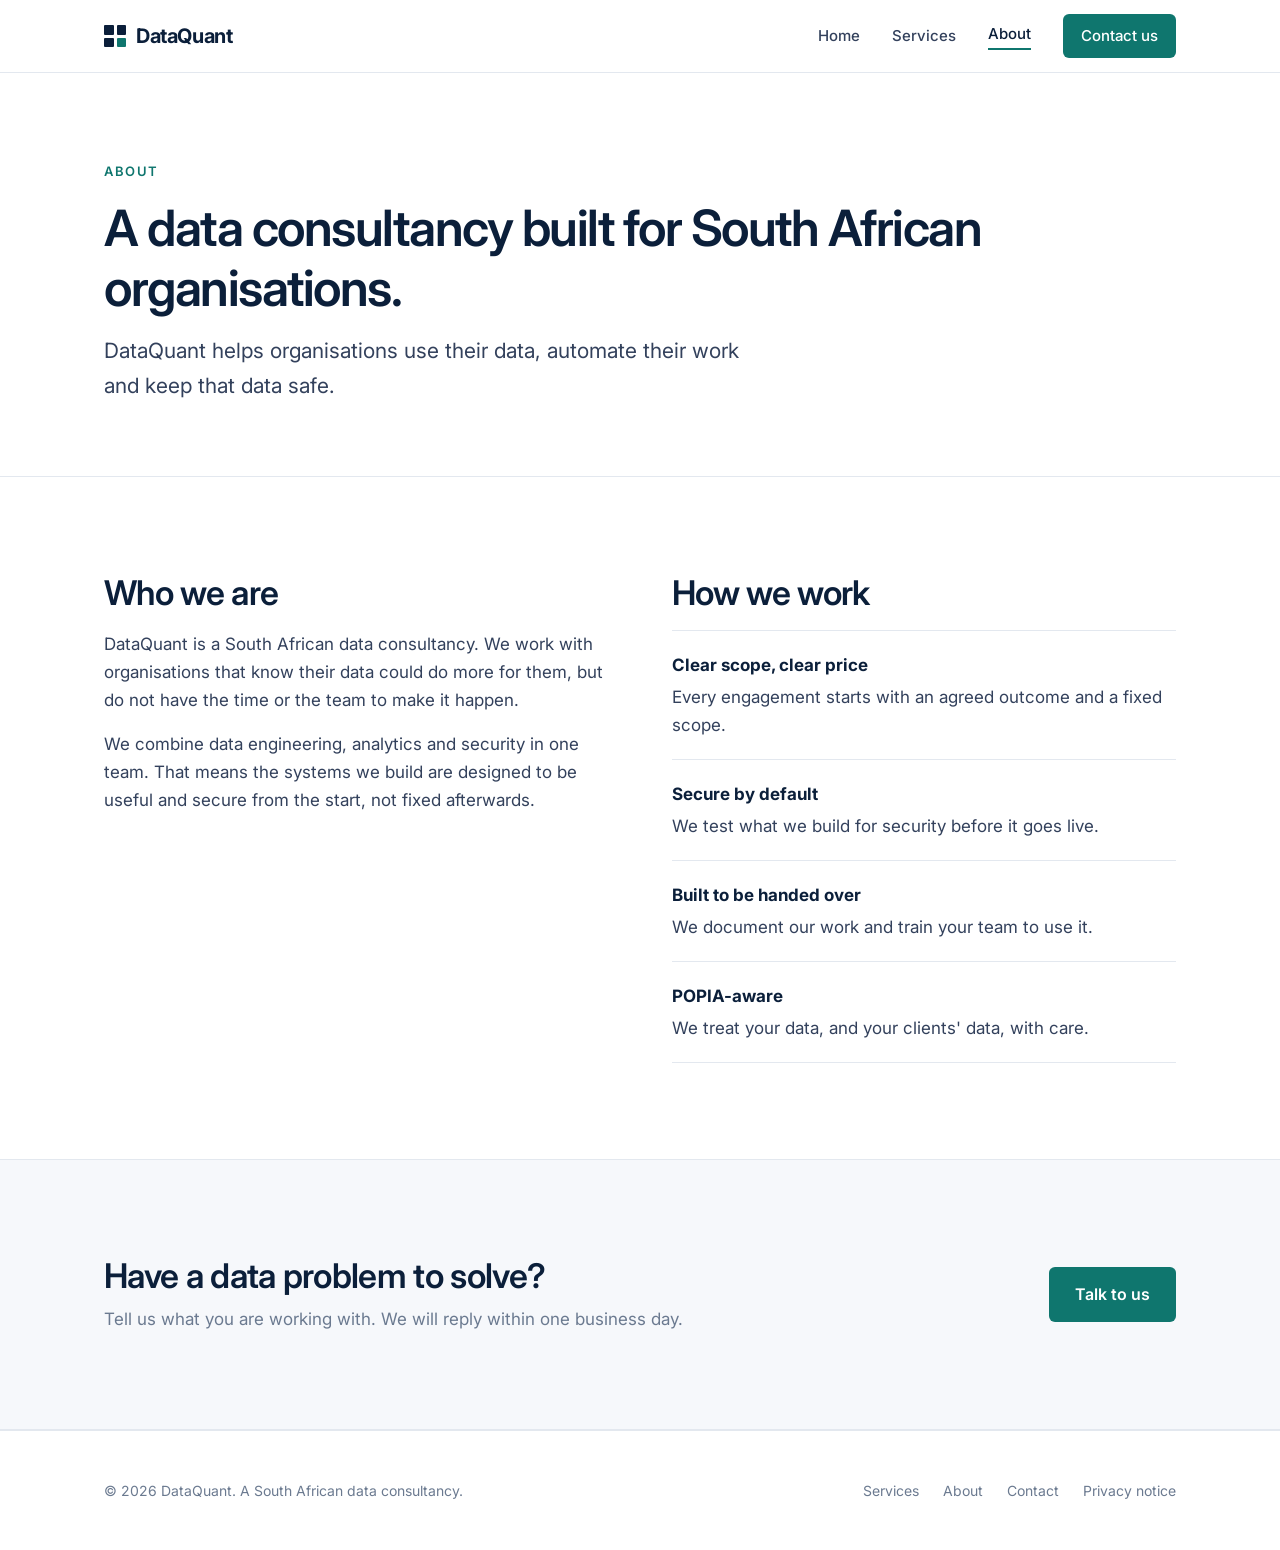
==== about.html @ 60f8b363 "Add minimal DataQuant consultancy website Four pages (Home, Services, About, Contact) plus a POPIA p" ====
<!doctype html>
<html lang="en-ZA">
<head>
  <meta charset="utf-8">
  <meta name="viewport" content="width=device-width, initial-scale=1">
  <title>About | DataQuant</title>
  <meta name="description" content="A South African data consultancy: we help organisations use their data, automate their work and keep that data safe.">
  <link rel="icon" href="assets/favicon.svg" type="image/svg+xml">
  <link rel="preconnect" href="https://fonts.googleapis.com">
  <link rel="preconnect" href="https://fonts.gstatic.com" crossorigin>
  <link href="https://fonts.googleapis.com/css2?family=Inter:wght@400;500;600;700&display=swap" rel="stylesheet">
  <link rel="stylesheet" href="assets/styles.css">
</head>
<body>
  <header class="site-header">
    <div class="container">
      <a class="logo" href="index.html" aria-label="DataQuant home">
        <span class="logo-mark" aria-hidden="true"><span></span><span></span><span></span><span></span></span>
        DataQuant
      </a>
      <button class="nav-toggle" aria-label="Open menu" aria-expanded="false" onclick="var n=document.querySelector('.nav');n.classList.toggle('open');this.setAttribute('aria-expanded',n.classList.contains('open'))">
        <svg width="24" height="24" viewBox="0 0 24 24" fill="none" stroke="currentColor" stroke-width="2"><path d="M3 6h18M3 12h18M3 18h18"/></svg>
      </button>
      <nav class="nav" aria-label="Main">
        <a href="index.html">Home</a>
        <a href="services.html">Services</a>
        <a href="about.html" aria-current="page">About</a>
        <a class="btn btn-small" href="contact.html">Contact us</a>
      </nav>
    </div>
  </header>

  <main>
    <section class="page-head">
      <div class="container">
        <span class="eyebrow">About</span>
        <h1>A data consultancy built for South African organisations.</h1>
        <p class="lead">DataQuant helps organisations use their data, automate their work and keep that data safe.</p>
      </div>
    </section>

    <section>
      <div class="container two-col">
        <div>
          <h2>Who we are</h2>
          <p>DataQuant is a South African data consultancy. We work with organisations that know their data could do more for them, but do not have the time or the team to make it happen.</p>
          <p>We combine data engineering, analytics and security in one team. That means the systems we build are designed to be useful and secure from the start, not fixed afterwards.</p>
        </div>
        <div>
          <h2>How we work</h2>
          <ul class="principles">
            <li><strong>Clear scope, clear price</strong>Every engagement starts with an agreed outcome and a fixed scope.</li>
            <li><strong>Secure by default</strong>We test what we build for security before it goes live.</li>
            <li><strong>Built to be handed over</strong>We document our work and train your team to use it.</li>
            <li><strong>POPIA-aware</strong>We treat your data, and your clients' data, with care.</li>
          </ul>
        </div>
      </div>
    </section>

    <section class="section-soft cta">
      <div class="container">
        <div>
          <h2>Have a data problem to solve?</h2>
          <p>Tell us what you are working with. We will reply within one business day.</p>
        </div>
        <a class="btn" href="contact.html">Talk to us</a>
      </div>
    </section>
  </main>

  <footer class="site-footer">
    <div class="container">
      <div>&copy; 2026 DataQuant. A South African data consultancy.</div>
      <div class="footer-links">
        <a href="services.html">Services</a>
        <a href="about.html">About</a>
        <a href="contact.html">Contact</a>
        <a href="privacy.html">Privacy notice</a>
      </div>
    </div>
  </footer>
</body>
</html>
---- assets/styles.css ----
/* DataQuant — minimal corporate styles */
:root {
  --ink: #0b1f3a;        /* navy: headings, logo */
  --text: #33415c;       /* body text */
  --muted: #6b7a90;      /* secondary text */
  --line: #e3e8ef;       /* hairlines */
  --bg: #ffffff;
  --bg-soft: #f6f8fb;
  --accent: #0f766e;     /* teal: buttons, links */
  --accent-dark: #0b5c56;
  --max: 1120px;
  --radius: 6px;
  --font: "Inter", system-ui, -apple-system, "Segoe UI", Roboto, sans-serif;
}

* { box-sizing: border-box; }
html { -webkit-text-size-adjust: 100%; }
body {
  margin: 0;
  font-family: var(--font);
  font-size: 17px;
  line-height: 1.65;
  color: var(--text);
  background: var(--bg);
}
img { max-width: 100%; display: block; }
a { color: var(--accent); text-decoration: none; }
a:hover { text-decoration: underline; }

h1, h2, h3 { color: var(--ink); line-height: 1.2; margin: 0 0 16px; font-weight: 600; letter-spacing: -0.02em; }
h1 { font-size: clamp(36px, 5.2vw, 60px); letter-spacing: -0.03em; }
h2 { font-size: clamp(26px, 3vw, 34px); }
h3 { font-size: 20px; letter-spacing: -0.01em; }
p { margin: 0 0 16px; }

.container { max-width: var(--max); margin: 0 auto; padding: 0 24px; }
.eyebrow {
  font-size: 13px; font-weight: 600; letter-spacing: 0.12em; text-transform: uppercase;
  color: var(--accent); margin-bottom: 16px; display: block;
}
.lead { font-size: clamp(18px, 2vw, 21px); color: var(--text); max-width: 640px; }
.muted { color: var(--muted); }

/* Header */
.site-header { border-bottom: 1px solid var(--line); background: var(--bg); position: sticky; top: 0; z-index: 10; }
.site-header .container { display: flex; align-items: center; justify-content: space-between; height: 72px; }
.logo { display: inline-flex; align-items: center; gap: 10px; color: var(--ink); font-weight: 700; font-size: 20px; letter-spacing: -0.02em; }
.logo:hover { text-decoration: none; }
.logo-mark { width: 22px; height: 22px; display: grid; grid-template-columns: 1fr 1fr; gap: 3px; }
.logo-mark span { background: var(--ink); border-radius: 1px; }
.logo-mark span:last-child { background: var(--accent); }
.nav { display: flex; align-items: center; gap: 32px; }
.nav a { color: var(--text); font-size: 15px; font-weight: 500; }
.nav a:hover, .nav a[aria-current="page"] { color: var(--ink); text-decoration: none; }
.nav a[aria-current="page"] { box-shadow: inset 0 -2px 0 var(--accent); padding-bottom: 4px; }
.nav-toggle { display: none; background: none; border: 0; padding: 8px; cursor: pointer; color: var(--ink); }

/* Buttons */
.btn {
  display: inline-block; background: var(--accent); color: #fff; font-weight: 600; font-size: 16px;
  padding: 14px 26px; border-radius: var(--radius); border: 0; cursor: pointer; font-family: inherit;
}
.btn:hover { background: var(--accent-dark); text-decoration: none; }
.btn-small { padding: 10px 18px; font-size: 15px; }
.nav .btn { color: #fff; }
.link-arrow { font-weight: 600; }
.link-arrow::after { content: " →"; }

/* Sections */
section { padding: 96px 0; }
.section-soft { background: var(--bg-soft); border-top: 1px solid var(--line); border-bottom: 1px solid var(--line); }
.hero { padding: 120px 0 104px; }
.hero h1 { max-width: 820px; }
.hero .lead { margin-bottom: 36px; }
.page-head { padding: 88px 0 56px; border-bottom: 1px solid var(--line); }
.page-head h1 { font-size: clamp(34px, 4.4vw, 50px); }
.section-head { max-width: 640px; margin-bottom: 48px; }

/* Service cards */
.grid-3 { display: grid; grid-template-columns: repeat(3, 1fr); gap: 24px; }
.card { background: var(--bg); border: 1px solid var(--line); border-radius: var(--radius); padding: 32px; display: flex; flex-direction: column; }
.card .num { font-size: 13px; font-weight: 600; color: var(--muted); letter-spacing: 0.08em; margin-bottom: 24px; }
.card .promise { color: var(--accent); font-size: 14px; font-weight: 600; margin-bottom: 8px; }
.card p { color: var(--text); font-size: 16px; }
.card .link-arrow { margin-top: auto; font-size: 15px; }

/* Engagement steps */
.steps { display: grid; grid-template-columns: repeat(4, 1fr); gap: 0; border-top: 1px solid var(--ink); }
.step { padding: 24px 24px 0 0; }
.step .num { font-size: 13px; font-weight: 600; color: var(--accent); margin-bottom: 8px; display: block; }
.step h3 { font-size: 18px; margin-bottom: 8px; }
.step p { font-size: 15px; color: var(--muted); margin: 0; }

/* Service detail */
.service { display: grid; grid-template-columns: 1fr 1.4fr; gap: 64px; padding: 72px 0; border-bottom: 1px solid var(--line); }
.service:last-of-type { border-bottom: 0; }
.service .promise { color: var(--accent); font-weight: 600; font-size: 15px; margin-bottom: 8px; }
.service ul { list-style: none; padding: 0; margin: 0 0 24px; }
.service li { padding: 14px 0; border-bottom: 1px solid var(--line); }
.service li:first-child { border-top: 1px solid var(--line); }
.service li strong { color: var(--ink); font-weight: 600; display: block; }
.service li span { color: var(--muted); font-size: 15px; }
.example { background: var(--bg-soft); border-left: 3px solid var(--accent); padding: 18px 22px; font-size: 15px; border-radius: 0 var(--radius) var(--radius) 0; }
.example strong { color: var(--ink); }

/* About */
.two-col { display: grid; grid-template-columns: 1fr 1fr; gap: 64px; }
.principles { list-style: none; padding: 0; margin: 0; }
.principles li { padding: 20px 0; border-bottom: 1px solid var(--line); }
.principles li:first-child { border-top: 1px solid var(--line); }
.principles strong { color: var(--ink); display: block; margin-bottom: 4px; }

/* CTA band */
.cta { text-align: left; }
.cta .container { display: flex; align-items: center; justify-content: space-between; gap: 32px; flex-wrap: wrap; }
.cta h2 { margin: 0 0 8px; }
.cta p { margin: 0; color: var(--muted); }

/* Contact */
.contact-grid { display: grid; grid-template-columns: 1.3fr 1fr; gap: 64px; }
form { display: grid; gap: 20px; }
label { display: block; font-size: 14px; font-weight: 600; color: var(--ink); margin-bottom: 6px; }
input, select, textarea {
  width: 100%; font: inherit; font-size: 16px; color: var(--ink); background: #fff;
  border: 1px solid #cfd7e3; border-radius: var(--radius); padding: 12px 14px;
}
input:focus, select:focus, textarea:focus { outline: 2px solid var(--accent); outline-offset: 1px; border-color: var(--accent); }
textarea { min-height: 150px; resize: vertical; }
.row-2 { display: grid; grid-template-columns: 1fr 1fr; gap: 20px; }
.consent { display: flex; gap: 10px; align-items: flex-start; font-size: 14px; color: var(--muted); font-weight: 400; }
.consent input { width: auto; margin-top: 4px; }
.details { list-style: none; padding: 0; margin: 0; }
.details li { padding: 18px 0; border-bottom: 1px solid var(--line); }
.details li:first-child { border-top: 1px solid var(--line); }
.details .k { display: block; font-size: 13px; font-weight: 600; color: var(--muted); text-transform: uppercase; letter-spacing: 0.08em; margin-bottom: 4px; }
.details .v { color: var(--ink); font-weight: 500; }
.form-note { font-size: 14px; color: var(--muted); }
.form-status { font-size: 15px; color: var(--accent); min-height: 1em; }

/* Prose (privacy) */
.prose { max-width: 720px; }
.prose h2 { font-size: 22px; margin-top: 40px; }

/* Footer */
.site-footer { border-top: 1px solid var(--line); padding: 48px 0; font-size: 14px; color: var(--muted); }
.site-footer .container { display: flex; justify-content: space-between; gap: 24px; flex-wrap: wrap; align-items: center; }
.footer-links { display: flex; gap: 24px; flex-wrap: wrap; }
.footer-links a { color: var(--muted); }

/* Responsive */
@media (max-width: 900px) {
  .grid-3, .service, .two-col, .contact-grid { grid-template-columns: 1fr; gap: 32px; }
  .steps { grid-template-columns: 1fr 1fr; row-gap: 32px; }
  section { padding: 72px 0; }
  .hero { padding: 80px 0 72px; }
  .service { padding: 56px 0; }
}
@media (max-width: 720px) {
  .container { padding: 0 16px; }
  .nav-toggle { display: block; }
  .nav { display: none; position: absolute; top: 72px; left: 0; right: 0; background: #fff; flex-direction: column; align-items: flex-start; gap: 0; padding: 8px 16px 20px; border-bottom: 1px solid var(--line); }
  .nav.open { display: flex; }
  .nav a { padding: 12px 0; width: 100%; }
  .nav a[aria-current="page"] { box-shadow: none; color: var(--accent); }
  .nav .btn { margin-top: 8px; width: auto; text-align: center; }
  .steps { grid-template-columns: 1fr; }
  .row-2 { grid-template-columns: 1fr; }
  .card { padding: 24px; }
}
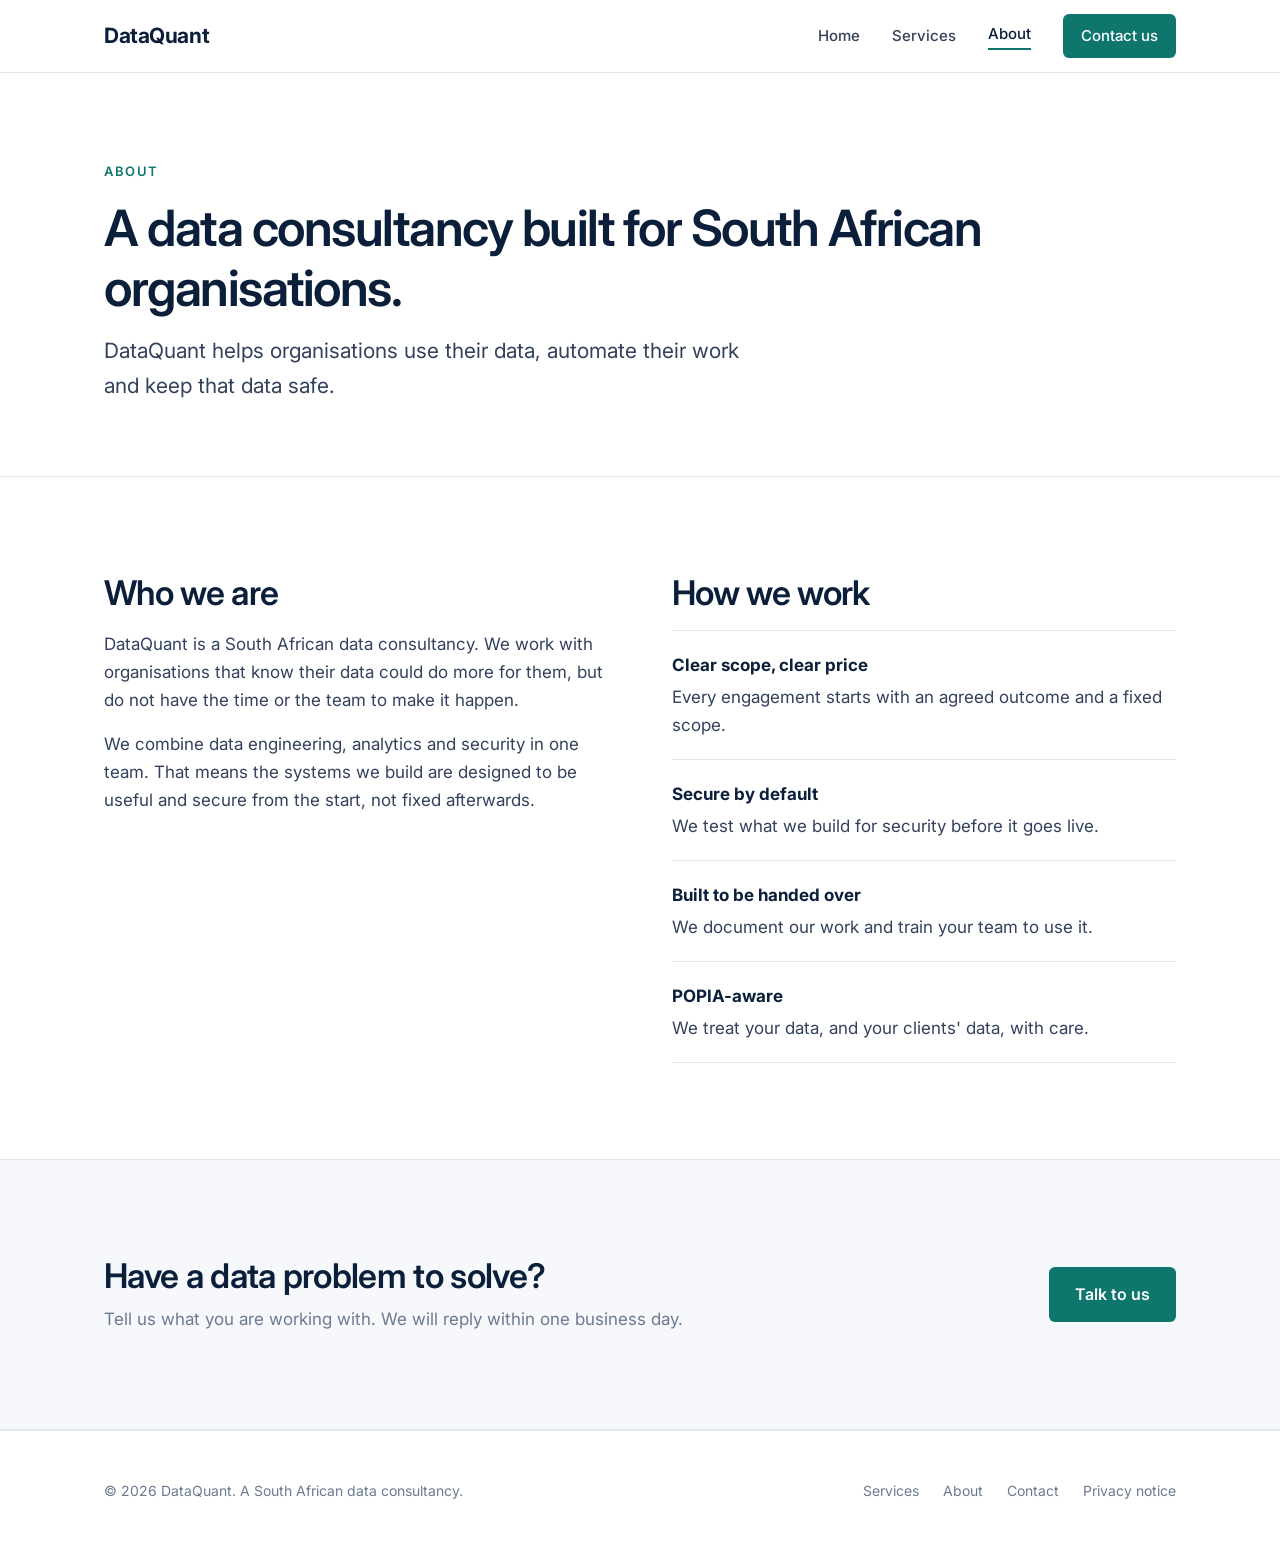
==== commit e9168a1e: "Remove logo mark; header shows the name in text Co-Authored-By: Claude Opus 5.5 <noreply@anthropic.c" ====
--- a/about.html
+++ b/about.html
@@ -5,7 +5,6 @@
   <meta name="viewport" content="width=device-width, initial-scale=1">
   <title>About | DataQuant</title>
   <meta name="description" content="A South African data consultancy: we help organisations use their data, automate their work and keep that data safe.">
-  <link rel="icon" href="assets/favicon.svg" type="image/svg+xml">
   <link rel="preconnect" href="https://fonts.googleapis.com">
   <link rel="preconnect" href="https://fonts.gstatic.com" crossorigin>
   <link href="https://fonts.googleapis.com/css2?family=Inter:wght@400;500;600;700&display=swap" rel="stylesheet">
@@ -15,7 +14,6 @@
   <header class="site-header">
     <div class="container">
       <a class="logo" href="index.html" aria-label="DataQuant home">
-        <span class="logo-mark" aria-hidden="true"><span></span><span></span><span></span><span></span></span>
         DataQuant
       </a>
       <button class="nav-toggle" aria-label="Open menu" aria-expanded="false" onclick="var n=document.querySelector('.nav');n.classList.toggle('open');this.setAttribute('aria-expanded',n.classList.contains('open'))">
--- a/assets/styles.css
+++ b/assets/styles.css
@@ -44,11 +44,8 @@
 /* Header */
 .site-header { border-bottom: 1px solid var(--line); background: var(--bg); position: sticky; top: 0; z-index: 10; }
 .site-header .container { display: flex; align-items: center; justify-content: space-between; height: 72px; }
-.logo { display: inline-flex; align-items: center; gap: 10px; color: var(--ink); font-weight: 700; font-size: 20px; letter-spacing: -0.02em; }
+.logo { display: inline-flex; align-items: center; color: var(--ink); font-weight: 700; font-size: 21px; letter-spacing: -0.02em; }
 .logo:hover { text-decoration: none; }
-.logo-mark { width: 22px; height: 22px; display: grid; grid-template-columns: 1fr 1fr; gap: 3px; }
-.logo-mark span { background: var(--ink); border-radius: 1px; }
-.logo-mark span:last-child { background: var(--accent); }
 .nav { display: flex; align-items: center; gap: 32px; }
 .nav a { color: var(--text); font-size: 15px; font-weight: 500; }
 .nav a:hover, .nav a[aria-current="page"] { color: var(--ink); text-decoration: none; }
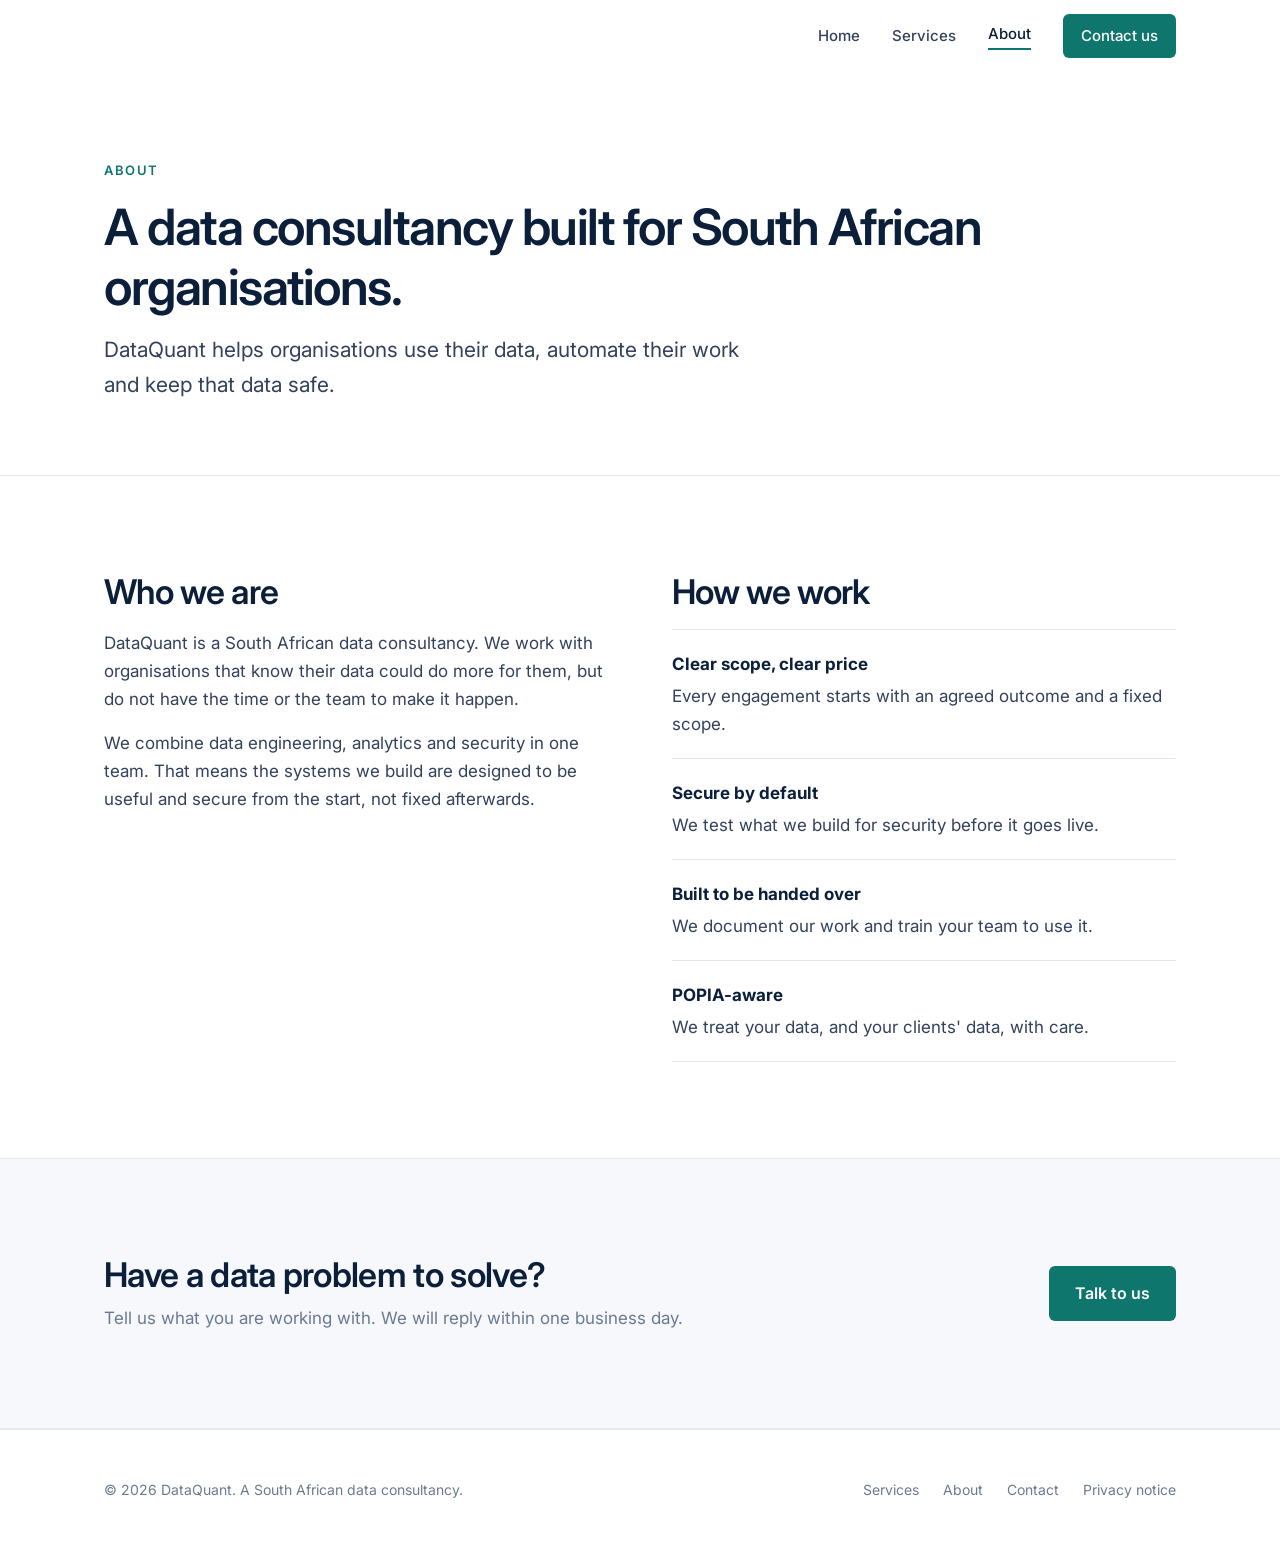
==== commit 8ef49538: "Make the nav bar transparent and remove the name from it Co-Authored-By: Claude Opus 5.5 <noreply@an" ====
--- a/about.html
+++ b/about.html
@@ -13,9 +13,6 @@
 <body>
   <header class="site-header">
     <div class="container">
-      <a class="logo" href="index.html" aria-label="DataQuant home">
-        DataQuant
-      </a>
       <button class="nav-toggle" aria-label="Open menu" aria-expanded="false" onclick="var n=document.querySelector('.nav');n.classList.toggle('open');this.setAttribute('aria-expanded',n.classList.contains('open'))">
         <svg width="24" height="24" viewBox="0 0 24 24" fill="none" stroke="currentColor" stroke-width="2"><path d="M3 6h18M3 12h18M3 18h18"/></svg>
       </button>
--- a/assets/styles.css
+++ b/assets/styles.css
@@ -164,3 +164,34 @@
   .row-2 { grid-template-columns: 1fr; }
   .card { padding: 24px; }
 }
+
+/* Hero with office building photo */
+.hero-photo {
+  position: relative; color: #fff;
+  background: linear-gradient(90deg, rgba(17,20,24,0.88) 0%, rgba(17,20,24,0.70) 45%, rgba(17,20,24,0.25) 100%),
+              url("hero.jpg") center / cover no-repeat, #1a1d21;
+  padding: 152px 0 136px;
+}
+.hero-photo h1 { color: #fff; }
+.hero-photo .lead { color: rgba(255,255,255,0.86); }
+.hero-photo .eyebrow { color: #5eead4; }
+@media (max-width: 720px) {
+  .hero-photo { padding: 96px 0 88px; background: linear-gradient(rgba(17,20,24,0.78), rgba(17,20,24,0.78)), url("hero.jpg") center / cover no-repeat, #1a1d21; }
+}
+
+/* Clear (transparent) nav bar, no name */
+.site-header { background: transparent; border-bottom: 0; position: relative; }
+.site-header .container { justify-content: flex-end; }
+.site-header--overlay { position: absolute; top: 0; left: 0; right: 0; }
+.site-header--overlay .nav a { color: rgba(255,255,255,0.85); }
+.site-header--overlay .nav a:hover, .site-header--overlay .nav a[aria-current="page"] { color: #fff; }
+.site-header--overlay .nav a[aria-current="page"] { box-shadow: inset 0 -2px 0 #5eead4; }
+.site-header--overlay .nav-toggle { color: #fff; }
+.hero-photo { padding-top: 224px; }
+@media (max-width: 720px) {
+  .hero-photo { padding-top: 152px; }
+  .site-header--overlay .nav { background: #fff; border-radius: 0 0 8px 8px; }
+  .site-header--overlay .nav a { color: var(--text); }
+  .site-header--overlay .nav a[aria-current="page"] { color: var(--accent); box-shadow: none; }
+  .site-header--overlay .nav .btn { color: #fff; }
+}
